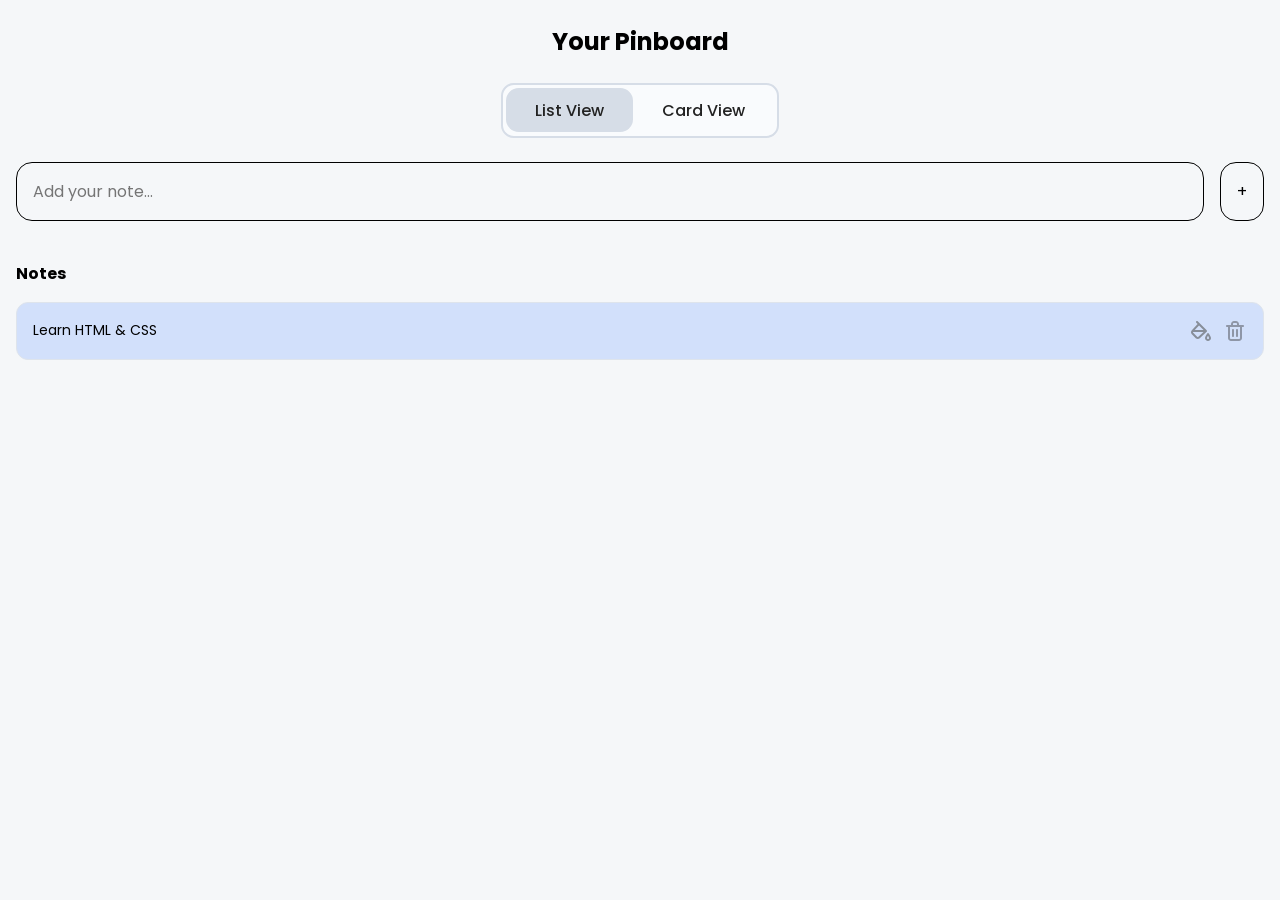
==== Assignments/Assignment-01/index.html @ 430cf014 "mobile list view +basic features done" ====
<!DOCTYPE html>
<html lang="en">

<head>
    <meta charset="UTF-8">
    <meta name="viewport" content="width=device-width, initial-scale=1.0">
    <link rel="stylesheet" href="assets/style.css">
    <script src="assets/script.js" defer></script>
    <link href='https://fonts.googleapis.com/css?family=Poppins' rel='stylesheet'>
    <title>Your Pinboard</title>
</head>

<body>
    <header>
        <h1>Your Pinboard</h1>

        <!--switcher-->
        <div class="view-switch">
            <button class="switch-option active" id="list-view-switch">List View</button>
            <button class="switch-option" id="card-view-switch">Card View</button>
        </div>


        <!--input and add button-->
        <div id="add-container">
            <input type="text" id="task-input" placeholder="Add your note...">
            <button id="add-btn">+</button>
        </div>

    </header>

    <main>

        <section>
            <h2>Notes</h2>
            
        </section>

        <!-- to-do list -->
        <ul id="task-list-container" class="card-view">
            <li class="list-element-container">  
                <p> Learn HTML & CSS</p>
                <button class="paint-btn">
                     <img src="assets/imgs/Paint.svg" alt="small fill icon">
            </button>
                <button class="delete-btn">
                     <img src="assets/imgs/Trashbin.svg" alt="small trashbin icon">
            </button>
            </li>
           
        </ul>
    </main>
</body>

</html>
---- Assignments/Assignment-01/assets/style.css ----
html,
body,
div,
span,
applet,
object,
iframe,
h1,
h2,
h3,
h4,
h5,
h6,
p,
blockquote,
pre,
a,
abbr,
acronym,
address,
big,
cite,
code,
del,
dfn,
em,
img,
ins,
kbd,
q,
s,
samp,
small,
strike,
strong,
sub,
sup,
tt,
var,
b,
u,
i,
center,
dl,
dt,
dd,
ol,
ul,
li,
fieldset,
form,
label,
legend,
table,
caption,
tbody,
tfoot,
thead,
tr,
th,
td,
article,
aside,
canvas,
details,
embed,
figure,
figcaption,
footer,
header,
hgroup,
menu,
nav,
output,
ruby,
section,
summary,
time,
mark,
audio,
video {
    margin: 0;
    padding: 0;
    border: 0;
    font-size: 100%;
    font: "Poppins";
}

/*general rules*/

html {
    font-family: 'Poppins';
    background-color: #F5F7F9;
}

body {
    display: flex;
    justify-content: center;
    flex-direction: column;
}

h1 {
    font-size: 24px;
    text-align: center;
    margin: 24px 16px;
}

input,
button {
    margin: 0;
    padding: 0;
    border: none;
    background: none;
    font: inherit;
    color: inherit;
    outline: none;
    box-sizing: border-box;
}

button {
    border: 1px solid black;
    padding: 1rem;
    border-radius: 1rem;
}

/*input and add button*/

#add-container {
    display: flex;
    gap: 1rem;
    margin: 24px 16px;
}

#task-input {
    width: 100%;
    border: 1px solid black;
    padding: 1rem;
    border-radius: 1rem;
}

/*view list mode toggle*/

#view-toggle-container {
    display: flex;
    gap: 1rem;
}

.toggle-btn {
    background-color: whitesmoke;
    width: 50%;
}



.card-view {
    display: flex;
    flex-wrap: wrap;
    padding-left: 0;
}

li {
    display: block;
    width: 100%;
}

li p {
    width: 100%;
    font-size: 14px;
}
#task-list-container {
    
    display: flex;
    flex-direction: column;
    gap: 0.5rem;
    margin: 16px;
    padding: 0;
}

.list-element-container {
    border-radius: 12px;
    border: 1px solid #DEE4EC;
    background: #D2E0FB;
    display: flex;
    width: auto;
    padding: 16px;
    align-items: center;
    gap: 10px;
}

/* .list-element {
    background-color: #D2E0FB;
    height: 3rem;
    border: 1px solid black;
    border-radius: 1rem;
    display: flex;
    justify-content: center;
    align-items: center;
    margin-bottom: 1rem;
} */

/*list-view*/

.list-view {
    border: 1px solid black;
    border-radius: 1rem;
    padding: 1rem 1rem 1rem 2rem;
    background-color: orange;
    list-style-type: disc;
}

.list-view li {
    height: 2rem;
    display: list-item;
}

/*buttons*/

/*general button rules*/

button:hover {
    cursor: pointer;
}

.toggle-btn:hover {
    background-color: royalblue;
}

.toggle-btn:active {
    background-color: mediumblue;
    color: white;
}

#add-btn:hover {
    background-color: darkorange;
}

#add-btn:active {
    background-color: orangered;
    color: white;
}



/*switcher rules*/

.view-switch {
    display: flex;
    background-color: #f9fbfd;
    border: 2px solid #D6DDE7;
    border-radius: 0.8rem;
    overflow: hidden;
    width: fit-content;
    padding: 0.2rem;
    justify-content: center;
    align-items: center;
    margin: 0 auto;
}

.switch-option {
    padding: 0.6rem 1.8rem;
    border: none;
    background: transparent;
    cursor: pointer;
    font-size: 1rem;
    font-weight: 500;
    color: #222;
    transition: background-color 0.3s, color 0.3s;
    border-radius: 0.8rem
}

.switch-option.active {
    background-color: #D6DDE7;
    /* selected background color */
}

.switch-option:not(.active):hover {
    background-color: #eef1f6;
}


section {
    display: flex;
    justify-content: space-between;
    align-items: center;
    margin: 1rem 1rem;
}


.delete-btn {
    background: none;
    border: none;
    padding: 0px;
    cursor: pointer;
    display: flex;
    width: fit-content;
    height: fit-content;
    position: relative;
}

.delete-btn:hover img {
    content: url("imgs/Trashbin-Hover-New.svg");
}

.delete-btn:active img {
    content: url("imgs/Trashbin-Pressed-New.svg");
}

.delete-btn::before {
    content: '';
    position: absolute;
    top: -8px;
    right: -8px;
    bottom: -8px;
    left: -8px;
    /* Creates an invisible 16px larger touch target */
}

.paint-btn{
    background: none;
    border: none;
    padding: 0px;
    cursor: pointer;
    display: flex;
    width: fit-content;
    height: fit-content;
    position: relative;
}

.paint-btn:hover img {
    content: url("imgs/Paint-Hover.svg");
}

.paint-btn:active img {
    content: url("imgs/Paint-Pressed.svg");
}

.paint-btn::before {
    content: '';
    position: absolute;
    top: -8px;
    right: -8px;
    bottom: -8px;
    left: -8px;
    /* Creates an invisible 16px larger touch target */
}
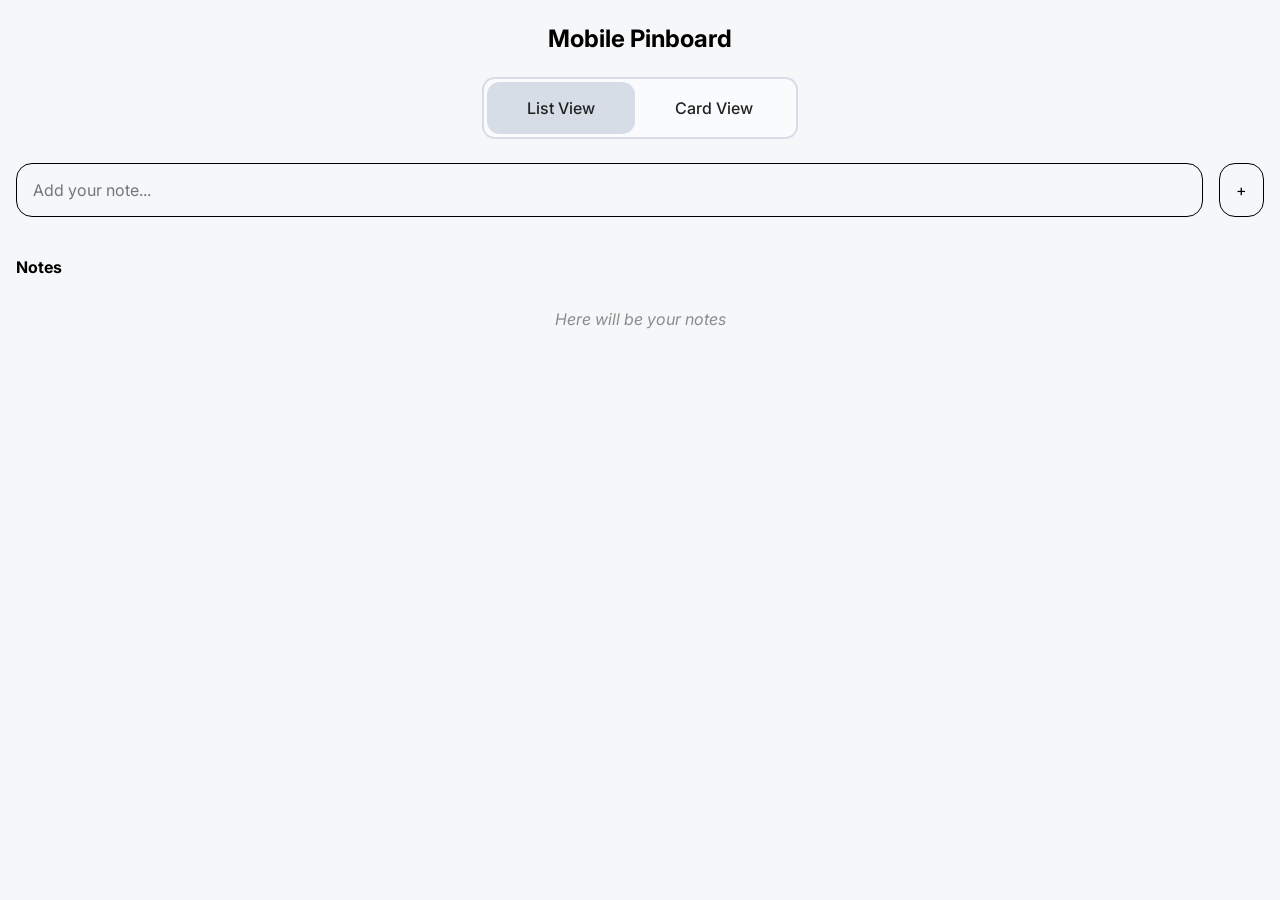
==== commit 66dd0279: "empty state, helper functions, shake if invalid input" ====
--- a/Assignments/Assignment-01/index.html
+++ b/Assignments/Assignment-01/index.html
@@ -6,22 +6,22 @@
     <meta name="viewport" content="width=device-width, initial-scale=1.0">
     <link rel="stylesheet" href="assets/style.css">
     <script src="assets/script.js" defer></script>
-    <link href='https://fonts.googleapis.com/css?family=Poppins' rel='stylesheet'>
+    <link href='https://fonts.googleapis.com/css?family=Inter' rel='stylesheet'>
     <title>Your Pinboard</title>
 </head>
 
 <body>
     <header>
-        <h1>Your Pinboard</h1>
+        <h1>Mobile Pinboard</h1>
 
-        <!--switcher-->
+        
         <div class="view-switch">
             <button class="switch-option active" id="list-view-switch">List View</button>
             <button class="switch-option" id="card-view-switch">Card View</button>
         </div>
 
 
-        <!--input and add button-->
+        
         <div id="add-container">
             <input type="text" id="task-input" placeholder="Add your note...">
             <button id="add-btn">+</button>
@@ -36,18 +36,13 @@
             
         </section>
 
-        <!-- to-do list -->
-        <ul id="task-list-container" class="card-view">
-            <li class="list-element-container">  
-                <p> Learn HTML & CSS</p>
-                <button class="paint-btn">
-                     <img src="assets/imgs/Paint.svg" alt="small fill icon">
-            </button>
-                <button class="delete-btn">
-                     <img src="assets/imgs/Trashbin.svg" alt="small trashbin icon">
-            </button>
-            </li>
-           
+       
+        <p id="empty-state" class="empty-state">Here will be your notes</p>
+
+       
+        <ul id="task-list-container" class="list-view">
+            
+            
         </ul>
     </main>
 </body>
--- a/Assignments/Assignment-01/assets/style.css
+++ b/Assignments/Assignment-01/assets/style.css
@@ -83,7 +83,7 @@
     padding: 0;
     border: 0;
     font-size: 100%;
-    font: "Poppins";
+    font-family: 'Inter';
 }
 
 /*general rules*/
@@ -156,6 +156,7 @@
     display: flex;
     flex-wrap: wrap;
     padding-left: 0;
+    background-color: black;
 }
 
 li {
@@ -168,7 +169,6 @@
     font-size: 14px;
 }
 #task-list-container {
-    
     display: flex;
     flex-direction: column;
     gap: 0.5rem;
@@ -176,10 +176,18 @@
     padding: 0;
 }
 
+.empty-state {
+    text-align: center;
+    color: #8C8C8C;
+    font-size: 16px;
+    margin: 32px 16px;
+    font-style: italic;
+}
+
 .list-element-container {
     border-radius: 12px;
-    border: 1px solid #DEE4EC;
-    background: #D2E0FB;
+    border: 1px solid rgb(236, 234, 222);
+    background: #eceaaa;
     display: flex;
     width: auto;
     padding: 16px;
@@ -187,31 +195,7 @@
     gap: 10px;
 }
 
-/* .list-element {
-    background-color: #D2E0FB;
-    height: 3rem;
-    border: 1px solid black;
-    border-radius: 1rem;
-    display: flex;
-    justify-content: center;
-    align-items: center;
-    margin-bottom: 1rem;
-} */
-
-/*list-view*/
-
-.list-view {
-    border: 1px solid black;
-    border-radius: 1rem;
-    padding: 1rem 1rem 1rem 2rem;
-    background-color: orange;
-    list-style-type: disc;
-}
-
-.list-view li {
-    height: 2rem;
-    display: list-item;
-}
+
 
 /*buttons*/
 
@@ -231,11 +215,11 @@
 }
 
 #add-btn:hover {
-    background-color: darkorange;
+    background-color: rgb(236, 191, 137);
 }
 
 #add-btn:active {
-    background-color: orangered;
+    background-color:  rgb(230, 176, 109);
     color: white;
 }
 
@@ -257,7 +241,7 @@
 }
 
 .switch-option {
-    padding: 0.6rem 1.8rem;
+    padding: 1rem 2.5rem;
     border: none;
     background: transparent;
     cursor: pointer;
@@ -270,7 +254,6 @@
 
 .switch-option.active {
     background-color: #D6DDE7;
-    /* selected background color */
 }
 
 .switch-option:not(.active):hover {
@@ -295,14 +278,17 @@
     width: fit-content;
     height: fit-content;
     position: relative;
+     opacity: 50%;
 }
 
 .delete-btn:hover img {
-    content: url("imgs/Trashbin-Hover-New.svg");
+    opacity: 30%;
 }
 
 .delete-btn:active img {
-    content: url("imgs/Trashbin-Pressed-New.svg");
+    content: url("imgs/Bin\ Selected.svg");
+    opacity: 100%;
+
 }
 
 .delete-btn::before {
@@ -324,14 +310,16 @@
     width: fit-content;
     height: fit-content;
     position: relative;
+    opacity: 50%;
 }
 
 .paint-btn:hover img {
-    content: url("imgs/Paint-Hover.svg");
+    opacity: 30%;
 }
 
 .paint-btn:active img {
-    content: url("imgs/Paint-Pressed.svg");
+    content: url("imgs/Brush\ Selected.svg");
+    opacity: 100%;
 }
 
 .paint-btn::before {
@@ -342,4 +330,73 @@
     bottom: -8px;
     left: -8px;
     /* Creates an invisible 16px larger touch target */
+}
+
+/* mini color picker (new classes) */
+.cp-popup {
+    position: absolute;
+    top: 0;
+    right: 0;
+    transform: translate(8px, -8px);
+    background: #ffffff;
+    border: 1px solid #DEE4EC;
+    border-radius: 12px;
+    box-shadow: 0 8px 20px rgba(0,0,0,0.12);
+    padding: 12px;
+    z-index: 100;
+}
+
+.cp-body {
+    display: flex;
+    flex-direction: column;
+    align-items: center;
+    gap: 10px;
+    min-width: 180px;
+}
+
+.cp-color {
+    width: 100%;
+    height: 120px;
+    border: none;
+    padding: 0;
+    border-radius: 10px;
+    background: transparent;
+    cursor: pointer;
+}
+
+.cp-hex {
+    width: 100%;
+    border: 1px solid #DEE4EC;
+    padding: 8px 10px;
+    border-radius: 8px;
+    text-transform: uppercase;
+}
+
+.cp-close {
+    border: 1px solid #D6DDE7;
+    border-radius: 8px;
+    padding: 6px 10px;
+    background: #F5F7F9;
+    cursor: pointer;
+    align-self:flex-end;
+}
+
+.cp-close:hover {
+    background: #EEF1F6;
+}
+
+/* shake animation for empty input feedback */
+@keyframes shake {
+    0% { transform: translateX(0); }
+    20% { transform: translateX(-8px); }
+    40% { transform: translateX(8px); }
+    60% { transform: translateX(-6px); }
+    80% { transform: translateX(6px); }
+    100% { transform: translateX(0); }
+}
+
+#task-input.shake {
+    animation: shake 420ms cubic-bezier(.36,.07,.19,.97);
+    border-color: #FF7A45; /* emphasize the input border when shaking */
+    box-shadow: 0 6px 18px rgba(255,122,69,0.12);
 }
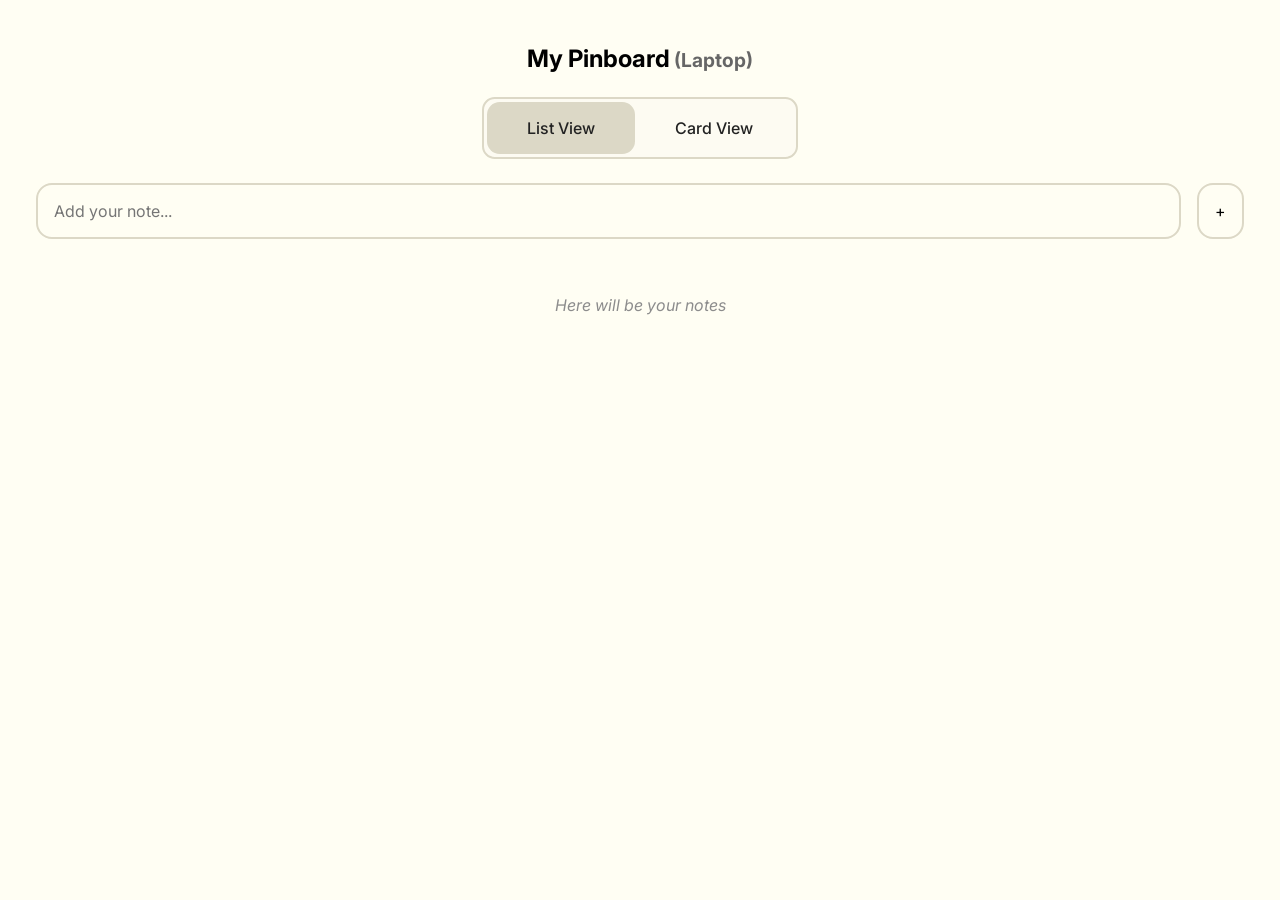
==== commit e1759632: "code done" ====
--- a/Assignments/Assignment-01/index.html
+++ b/Assignments/Assignment-01/index.html
@@ -12,7 +12,7 @@
 
 <body>
     <header>
-        <h1>Mobile Pinboard</h1>
+        <h1>My Pinboard</h1>
 
         
         <div class="view-switch">
@@ -31,10 +31,10 @@
 
     <main>
 
-        <section>
+        <!-- <section>
             <h2>Notes</h2>
             
-        </section>
+        </section> -->
 
        
         <p id="empty-state" class="empty-state">Here will be your notes</p>
--- a/Assignments/Assignment-01/assets/style.css
+++ b/Assignments/Assignment-01/assets/style.css
@@ -89,14 +89,85 @@
 /*general rules*/
 
 html {
-    font-family: 'Poppins';
-    background-color: #F5F7F9;
+    font-family: 'Inter';
+    background-color: #fffef3;
 }
 
 body {
     display: flex;
     justify-content: center;
     flex-direction: column;
+    padding: 20px;
+}
+
+h1::after {
+    content: " (Mobile)";
+    font-size: 0.8em;
+    color: #666;
+}
+
+.list-view{
+    display: flex;
+    flex-direction: column;
+    gap: 0.5rem;
+    margin: 16px;
+    padding: 0;
+}
+
+.card-view {
+    display: grid;
+    grid-template-columns: 1fr 1fr;
+    gap: 10px;
+    margin: 0 auto;
+    padding: 1rem;
+}
+.card-view .list-element-container {
+    border-radius: 8px;
+    box-shadow: 0 2px 4px rgba(0, 0, 0, 0.1);
+    padding: 1 rem;
+    margin: 10px;
+    transition: transform 0.2s ease;
+}
+.card-view .list-element-container:hover {
+    transform: translateY(-5px);
+}
+
+
+/* Media Queries */
+/* Tablet (768px and up) */
+@media screen and (min-width: 768px) {
+    .list-view .list-element-container {
+        padding: 20px;
+    }
+    .card-view {
+        grid-template-columns: repeat(2, 1fr);
+        gap: 30px;
+    }
+    
+    .card-view .list-element-container {
+        padding: 25px;
+    }
+        h1::after {
+        content: " (Tablet)";
+    }
+}
+
+/* Laptop (1024px and up) */
+@media screen and (min-width: 1024px) {
+    .card-view {
+        grid-template-columns: repeat(3, 1fr);
+        gap: 40px;
+    }
+    
+    .card-view .list-element-container {
+        padding: 30px;
+    }
+     .list-view .list-element-container {
+        padding: 30px;
+    }
+      h1::after {
+        content: " (Laptop)";
+    }
 }
 
 h1 {
@@ -118,7 +189,7 @@
 }
 
 button {
-    border: 1px solid black;
+    border: 2px solid #dcd8c6;
     padding: 1rem;
     border-radius: 1rem;
 }
@@ -133,7 +204,7 @@
 
 #task-input {
     width: 100%;
-    border: 1px solid black;
+    border: 2px solid #dcd8c6;
     padding: 1rem;
     border-radius: 1rem;
 }
@@ -143,20 +214,6 @@
 #view-toggle-container {
     display: flex;
     gap: 1rem;
-}
-
-.toggle-btn {
-    background-color: whitesmoke;
-    width: 50%;
-}
-
-
-
-.card-view {
-    display: flex;
-    flex-wrap: wrap;
-    padding-left: 0;
-    background-color: black;
 }
 
 li {
@@ -167,13 +224,6 @@
 li p {
     width: 100%;
     font-size: 14px;
-}
-#task-list-container {
-    display: flex;
-    flex-direction: column;
-    gap: 0.5rem;
-    margin: 16px;
-    padding: 0;
 }
 
 .empty-state {
@@ -193,8 +243,13 @@
     padding: 16px;
     align-items: center;
     gap: 10px;
-}
-
+
+}
+
+li p {
+    word-break: break-word;
+       overflow: auto;
+}
 
 
 /*buttons*/
@@ -205,17 +260,9 @@
     cursor: pointer;
 }
 
-.toggle-btn:hover {
-    background-color: royalblue;
-}
-
-.toggle-btn:active {
-    background-color: mediumblue;
-    color: white;
-}
 
 #add-btn:hover {
-    background-color: rgb(236, 191, 137);
+    background-color: #e4dec2
 }
 
 #add-btn:active {
@@ -229,8 +276,8 @@
 
 .view-switch {
     display: flex;
-    background-color: #f9fbfd;
-    border: 2px solid #D6DDE7;
+    background-color: #fdfbf2;
+    border: 2px solid #dcd8c6;
     border-radius: 0.8rem;
     overflow: hidden;
     width: fit-content;
@@ -253,11 +300,11 @@
 }
 
 .switch-option.active {
-    background-color: #D6DDE7;
+    background-color: #dcd8c6;
 }
 
 .switch-option:not(.active):hover {
-    background-color: #eef1f6;
+    background-color: #f4f1e4;
 }
 
 
